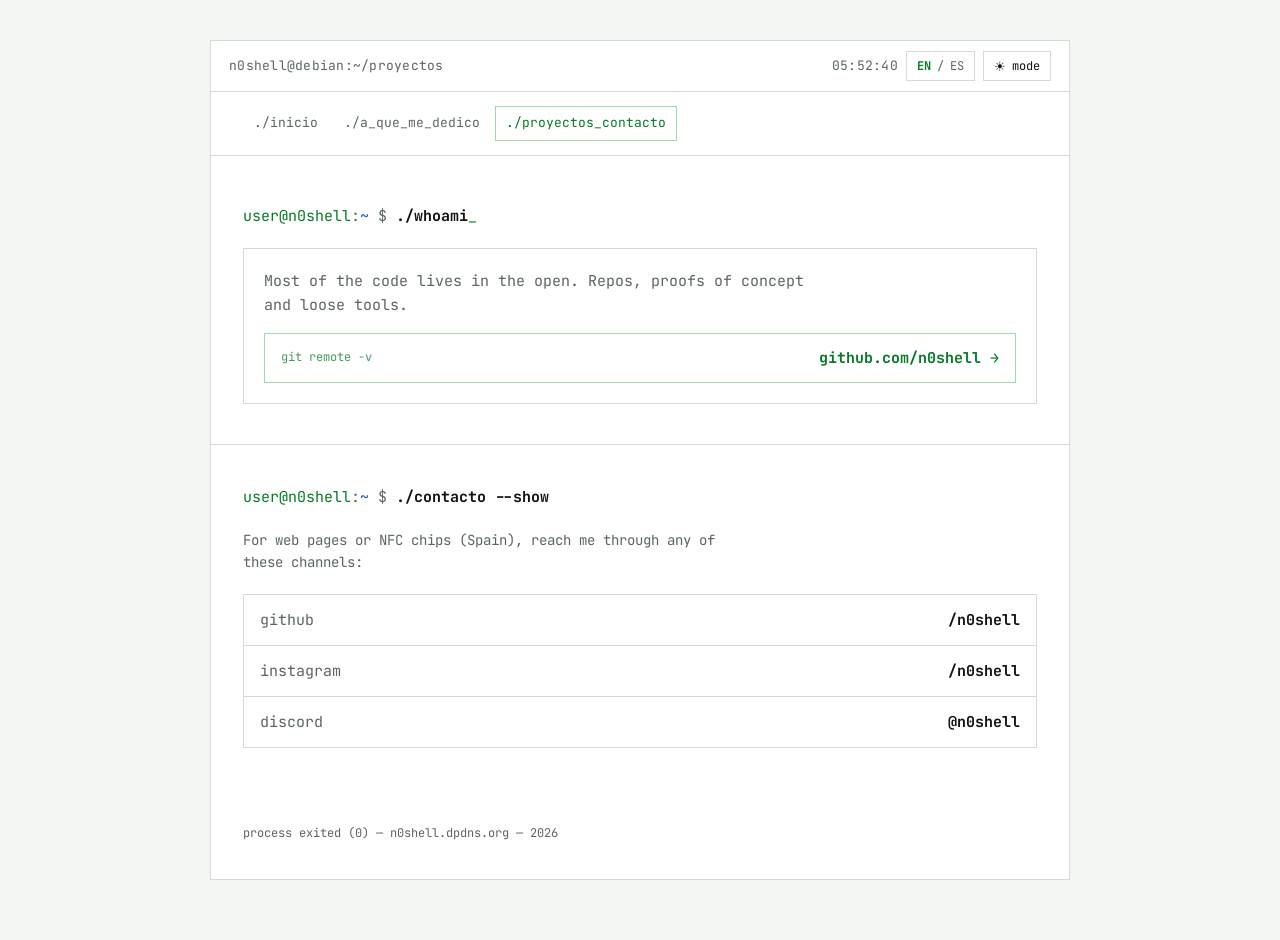
==== contacto.html @ c51a579c "Initial commit" ====
<!DOCTYPE html>
<html lang="es" data-theme="dark">
<head>
<meta charset="UTF-8">
<meta name="viewport" content="width=device-width, initial-scale=1.0, viewport-fit=cover">
<title>./n0shell — proyectos &amp; contacto</title>
<meta name="description" content="n0shell — proyectos en GitHub y canales de contacto.">
<meta name="color-scheme" content="dark light">
<link rel="icon" href="data:image/svg+xml,<svg xmlns=%22http://www.w3.org/2000/svg%22 viewBox=%220 0 100 100%22><text y=%22.9em%22 font-size=%2290%22 fill=%22%2300ff41%22>_</text></svg>">
<link rel="preconnect" href="https://fonts.googleapis.com">
<link rel="preconnect" href="https://fonts.gstatic.com" crossorigin>
<link href="https://fonts.googleapis.com/css2?family=JetBrains+Mono:wght@400;500;700;800&display=swap" rel="stylesheet">
<link rel="stylesheet" href="styles.css">
<script>
  (function () {
    try {
      var savedTheme = localStorage.getItem('n0shell-theme');
      if (!savedTheme) {
        savedTheme = window.matchMedia('(prefers-color-scheme: light)').matches ? 'light' : 'dark';
      }
      document.documentElement.setAttribute('data-theme', savedTheme);
    } catch (e) {}
  })();
</script>
</head>
<body>

<div class="crt-overlay" aria-hidden="true"></div>

<div class="term-window">

  <!-- ============ WINDOW CHROME ============ -->
  <header class="term-titlebar">
    <span class="term-titlebar__path">n0shell@debian:~/proyectos</span>

    <div class="term-titlebar__controls">
      <span class="term-titlebar__clock" id="clock">--:--:--</span>

      <button type="button" id="langToggle" class="ctrl-btn" aria-label="Switch language">
        <span data-lang-current>ES</span><span class="ctrl-sep">/</span><span data-lang-other class="dim">EN</span>
      </button>

      <button type="button" id="themeToggle" class="ctrl-btn" aria-label="Toggle light/dark mode">
        <span class="theme-icon theme-icon--dark" aria-hidden="true">☾</span>
        <span class="theme-icon theme-icon--light" aria-hidden="true">☀</span>
        <span class="ctrl-btn__label" data-i18n="theme.label">modo</span>
      </button>
    </div>
  </header>

  <!-- ============ NAVEGACIÓN DEL SITIO ============ -->
  <nav class="site-nav" aria-label="Navegación del sitio">
    <a href="index.html">./inicio</a>
    <a href="subweb1.html">./a_que_me_dedico</a>
    <a href="subweb2.html" aria-current="page">./proyectos_contacto</a>
  </nav>

  <!-- ============ PROYECTOS ============ -->
  <section class="term-body hero">
    <p class="prompt-line">
      <span class="prompt-user">user@n0shell</span><span class="prompt-sep">:</span><span class="prompt-path">~</span><span class="prompt-dollar">$</span>
      <span class="cmd" id="typedCmd"></span><span class="cursor" aria-hidden="true">_</span>
    </p>

    <div class="box">
      <p data-i18n="projects.text">La mayoría del código vive en abierto. Repos, pruebas de concepto y herramientas sueltas.</p>
      <a class="link-block" href="https://github.com/n0shell" target="_blank" rel="noopener noreferrer">
        <span class="link-block__label">git remote -v</span>
        <span class="link-block__value">github.com/n0shell &rarr;</span>
      </a>
    </div>
  </section>

  <!-- ============ CONTACTO ============ -->
  <section class="term-body" id="contact">
    <p class="prompt-line static">
      <span class="prompt-user">user@n0shell</span><span class="prompt-sep">:</span><span class="prompt-path">~</span><span class="prompt-dollar">$</span>
      <span class="cmd">./contacto --show</span>
    </p>

    <p class="contact-lead" data-i18n="contact.lead">Para páginas web o chips NFC (España), escríbeme por cualquiera de estos canales:</p>

    <ul class="link-list">
      <li><a href="https://github.com/n0shell" target="_blank" rel="noopener noreferrer"><span class="link-list__key">github</span><span class="link-list__val">/n0shell</span></a></li>
      <li><a href="https://instagram.com/n0shell" target="_blank" rel="noopener noreferrer"><span class="link-list__key">instagram</span><span class="link-list__val">/n0shell</span></a></li>
      <li><a href="https://discord.com/users/n0shell" target="_blank" rel="noopener noreferrer"><span class="link-list__key">discord</span><span class="link-list__val">@n0shell</span></a></li>
    </ul>
  </section>

  <footer class="term-body footer">
    <p class="dim"><span data-i18n="footer.exit">process exited (0)</span> — n0shell.dpdns.org — <span id="year"></span></p>
  </footer>

</div>

<script src="script.js"></script>
</body>
</html>
---- styles.css ----
/* ==========================================================
   ./n0shell — terminal minimal
   Tema oscuro (por defecto) + tema claro vía [data-theme="light"]
   ========================================================== */

:root {
  --mono: 'JetBrains Mono', 'Fira Code', 'Roboto Mono', 'Courier New', monospace;
}

[data-theme="dark"] {
  --bg: #0a0a0a;
  --panel: #101211;
  --line: #262b28;
  --text: #eaeff4;
  --dim: #6b7a72;
  --accent: #00ff41;
  --accent-dim: #0a8a2c;
  --accent-contrast: #000000;
  --danger: #ff6b6b;
  --link-path: #7fb3ff;
}

[data-theme="light"] {
  --bg: #f4f6f4;
  --panel: #ffffff;
  --line: #d3dbd4;
  --text: #101312;
  --dim: #5b6660;
  --accent: #067a25;
  --accent-dim: #9fd8ac;
  --accent-contrast: #ffffff;
  --danger: #c22a2a;
  --link-path: #1a5fb4;
}

* { box-sizing: border-box; }

html {
  -webkit-font-smoothing: antialiased;
  -webkit-text-size-adjust: 100%;
}

body {
  margin: 0;
  background: var(--bg);
  color: var(--text);
  font-family: var(--mono);
  font-size: 15px;
  line-height: 1.6;
  min-height: 100vh;
  transition: background 0.2s ease, color 0.2s ease;
}

::selection {
  background: var(--accent);
  color: var(--accent-contrast);
}

a {
  color: var(--text);
  text-decoration: none;
}

/* subtle CRT scanline overlay — pure css, no images */
.crt-overlay {
  pointer-events: none;
  position: fixed;
  inset: 0;
  z-index: 50;
  background: repeating-linear-gradient(
    to bottom,
    rgba(255, 255, 255, 0.018) 0px,
    rgba(255, 255, 255, 0.018) 1px,
    transparent 1px,
    transparent 3px
  );
  mix-blend-mode: overlay;
}

[data-theme="light"] .crt-overlay {
  display: none;
}

@media (prefers-reduced-motion: reduce) {
  * { animation: none !important; transition: none !important; }
}

/* ============ WINDOW ============ */

.term-window {
  max-width: 860px;
  margin: 40px auto;
  border: 1px solid var(--line);
  background: var(--panel);
}

@media (max-width: 640px) {
  .term-window { margin: 0; border-left: none; border-right: none; max-width: 100%; }
}

.term-titlebar {
  display: flex;
  justify-content: space-between;
  align-items: center;
  gap: 12px;
  padding: 10px 18px;
  border-bottom: 1px solid var(--line);
  color: var(--dim);
  font-size: 13px;
  letter-spacing: 0.02em;
  flex-wrap: wrap;
}

.term-titlebar__path {
  white-space: nowrap;
}

.term-titlebar__controls {
  display: flex;
  align-items: center;
  gap: 8px;
  flex-wrap: wrap;
}

.term-titlebar__clock {
  min-width: 66px;
  text-align: right;
}

.ctrl-btn {
  font-family: var(--mono);
  font-size: 12px;
  background: transparent;
  border: 1px solid var(--line);
  color: var(--text);
  padding: 6px 10px;
  cursor: pointer;
  display: inline-flex;
  align-items: center;
  gap: 6px;
  min-height: 30px;
  transition: border-color 0.15s ease, color 0.15s ease;
}

.ctrl-btn:hover,
.ctrl-btn:focus-visible {
  border-color: var(--accent);
  color: var(--accent);
}

.ctrl-sep {
  color: var(--dim);
}

[data-lang-current] { color: var(--accent); font-weight: 700; }

.theme-icon { display: none; font-size: 13px; line-height: 1; }
[data-theme="dark"] .theme-icon--dark { display: inline; }
[data-theme="light"] .theme-icon--light { display: inline; }

.ctrl-btn__label { text-transform: lowercase; }

.term-body {
  padding: 40px 32px;
  border-bottom: 1px solid var(--line);
}

.term-body:last-of-type,
.footer {
  border-bottom: none;
}

@media (max-width: 640px) {
  .term-body { padding: 32px 18px; }
  .term-titlebar { padding: 10px 14px; }
}

/* ============ NAVEGACIÓN DEL SITIO (páginas reales) ============ */

.site-nav {
  display: flex;
  gap: 4px;
  flex-wrap: wrap;
  padding: 14px 32px;
  border-bottom: 1px solid var(--line);
}

@media (max-width: 640px) {
  .site-nav { padding: 12px 18px; }
}

.site-nav a {
  font-size: 13px;
  color: var(--dim);
  padding: 6px 10px;
  border: 1px solid transparent;
  transition: color 0.15s ease, border-color 0.15s ease;
}

.site-nav a:hover,
.site-nav a:focus-visible {
  color: var(--accent);
}

.site-nav a[aria-current="page"] {
  color: var(--accent);
  border-color: var(--accent-dim);
}

/* ============ PROMPT LINES ============ */

.prompt-line {
  margin: 0 0 20px 0;
  word-break: break-word;
}

.prompt-user { color: var(--accent); }
.prompt-sep,
.prompt-dollar { color: var(--dim); }
.prompt-path { color: var(--link-path); }
.prompt-dollar::before { content: " "; }
.prompt-dollar::after { content: " "; }

.cmd { color: var(--text); font-weight: 700; }

.cursor {
  color: var(--accent);
  animation: blink 1s step-start infinite;
}

@keyframes blink {
  50% { opacity: 0; }
}

/* ============ HERO ============ */

.hero {
  padding-top: 48px;
}

.ascii-logo {
  color: var(--accent);
  font-size: 11px;
  line-height: 1.15;
  margin: 0 0 24px 0;
  overflow-x: auto;
}

@media (max-width: 420px) {
  .ascii-logo { font-size: 8.5px; }
}

.hero-output p {
  margin: 0 0 10px 0;
}

.hero-lead {
  color: var(--text);
  max-width: 60ch;
  font-size: 16px;
}

.hero-sub {
  color: var(--dim);
  max-width: 60ch;
  font-size: 14px;
}

.dim { color: var(--dim); }

.hero-tags {
  margin-top: 18px !important;
}

.tag {
  display: inline-block;
  color: var(--accent);
  border: 1px solid var(--accent-dim);
  padding: 2px 8px;
  font-size: 12px;
  margin-right: 8px;
  margin-bottom: 6px;
}

/* ============ BOX (sobre mí / proyectos) ============ */

.box {
  border: 1px solid var(--line);
  padding: 20px;
}

.box p {
  margin: 0 0 16px 0;
  color: var(--dim);
  max-width: 62ch;
}

.box p:last-child { margin-bottom: 0; }

.link-block {
  display: flex;
  justify-content: space-between;
  align-items: center;
  gap: 10px;
  flex-wrap: wrap;
  border: 1px solid var(--accent-dim);
  padding: 12px 16px;
  color: var(--accent);
  transition: background 0.15s ease, color 0.15s ease;
  min-height: 44px;
  margin-top: 16px;
}

.link-block:hover,
.link-block:focus-visible {
  background: var(--accent);
  color: var(--accent-contrast);
}

.link-block__label { color: inherit; opacity: 0.75; font-size: 12px; }
.link-block__value { color: inherit; font-weight: 700; }

/* ============ ENLACES A OTRAS PÁGINAS (index) ============ */

.page-links {
  border: 1px solid var(--line);
}

.page-link {
  display: flex;
  align-items: center;
  gap: 14px;
  padding: 16px;
  border-bottom: 1px solid var(--line);
  min-height: 44px;
  transition: background 0.15s ease, color 0.15s ease;
}

.page-link:last-child { border-bottom: none; }

.page-link:hover,
.page-link:focus-visible {
  background: var(--accent);
  color: var(--accent-contrast);
}

.page-link__id {
  color: var(--accent);
  font-size: 12px;
  flex-shrink: 0;
}

.page-link:hover .page-link__id,
.page-link:focus-visible .page-link__id {
  color: var(--accent-contrast);
}

.page-link__body {
  display: flex;
  flex-direction: column;
  gap: 3px;
  flex-grow: 1;
}

.page-link__title {
  font-weight: 700;
  font-size: 14px;
}

.page-link__desc {
  font-size: 12.5px;
  color: var(--dim);
}

.page-link:hover .page-link__desc,
.page-link:focus-visible .page-link__desc {
  color: var(--accent-contrast);
  opacity: 0.85;
}

.page-link__arrow {
  flex-shrink: 0;
  font-weight: 700;
}

@media (max-width: 480px) {
  .page-link { align-items: flex-start; }
}

/* ============ A QUÉ ME DEDICO (cards) ============ */

.dedico-grid {
  display: grid;
  grid-template-columns: 1fr 1fr;
  gap: 16px;
}

@media (max-width: 640px) {
  .dedico-grid { grid-template-columns: 1fr; }
}

.dedico-card {
  border: 1px solid var(--line);
  padding: 20px;
  display: flex;
  flex-direction: column;
}

.dedico-card__id {
  color: var(--accent);
  font-size: 12px;
  margin: 0 0 10px 0;
}

.dedico-card__title {
  margin: 0 0 10px 0;
  font-size: 16px;
  color: var(--text);
}

.dedico-card__desc {
  margin: 0 0 14px 0;
  color: var(--dim);
  font-size: 13.5px;
  flex-grow: 1;
}

.dedico-card__note {
  margin: 0 0 14px 0;
  font-size: 12.5px;
  color: var(--text);
}

.dedico-card__note--flag::before {
  content: "🇪🇸 ";
}

.dedico-card__cta {
  align-self: flex-start;
  color: var(--accent);
  border-bottom: 1px solid var(--accent-dim);
  padding-bottom: 2px;
  font-size: 13px;
  font-weight: 700;
  transition: color 0.15s ease, border-color 0.15s ease;
}

.dedico-card__cta:hover,
.dedico-card__cta:focus-visible {
  color: var(--text);
  border-color: var(--text);
}

/* ============ CONTACTO ============ */

.contact-lead {
  color: var(--dim);
  max-width: 60ch;
  margin: 0 0 20px 0;
  font-size: 14px;
}

.link-list {
  list-style: none;
  margin: 0;
  padding: 0;
  border: 1px solid var(--line);
}

.link-list li {
  border-bottom: 1px solid var(--line);
}

.link-list li:last-child { border-bottom: none; }

.link-list a {
  display: flex;
  justify-content: space-between;
  padding: 13px 16px;
  min-height: 44px;
  align-items: center;
  transition: background 0.15s ease, color 0.15s ease;
}

.link-list a:hover,
.link-list a:focus-visible {
  background: var(--accent);
  color: var(--accent-contrast);
}

.link-list__key {
  color: var(--dim);
}

.link-list a:hover .link-list__key,
.link-list a:focus-visible .link-list__key {
  color: var(--accent-contrast);
}

.link-list__val { font-weight: 700; }

/* ============ FOOTER ============ */

.footer {
  padding-top: 24px;
  padding-bottom: 24px;
  font-size: 12px;
}

/* ============ FOCUS STATE ============ */

a:focus-visible,
button:focus-visible {
  outline: 1px solid var(--accent);
  outline-offset: 2px;
}
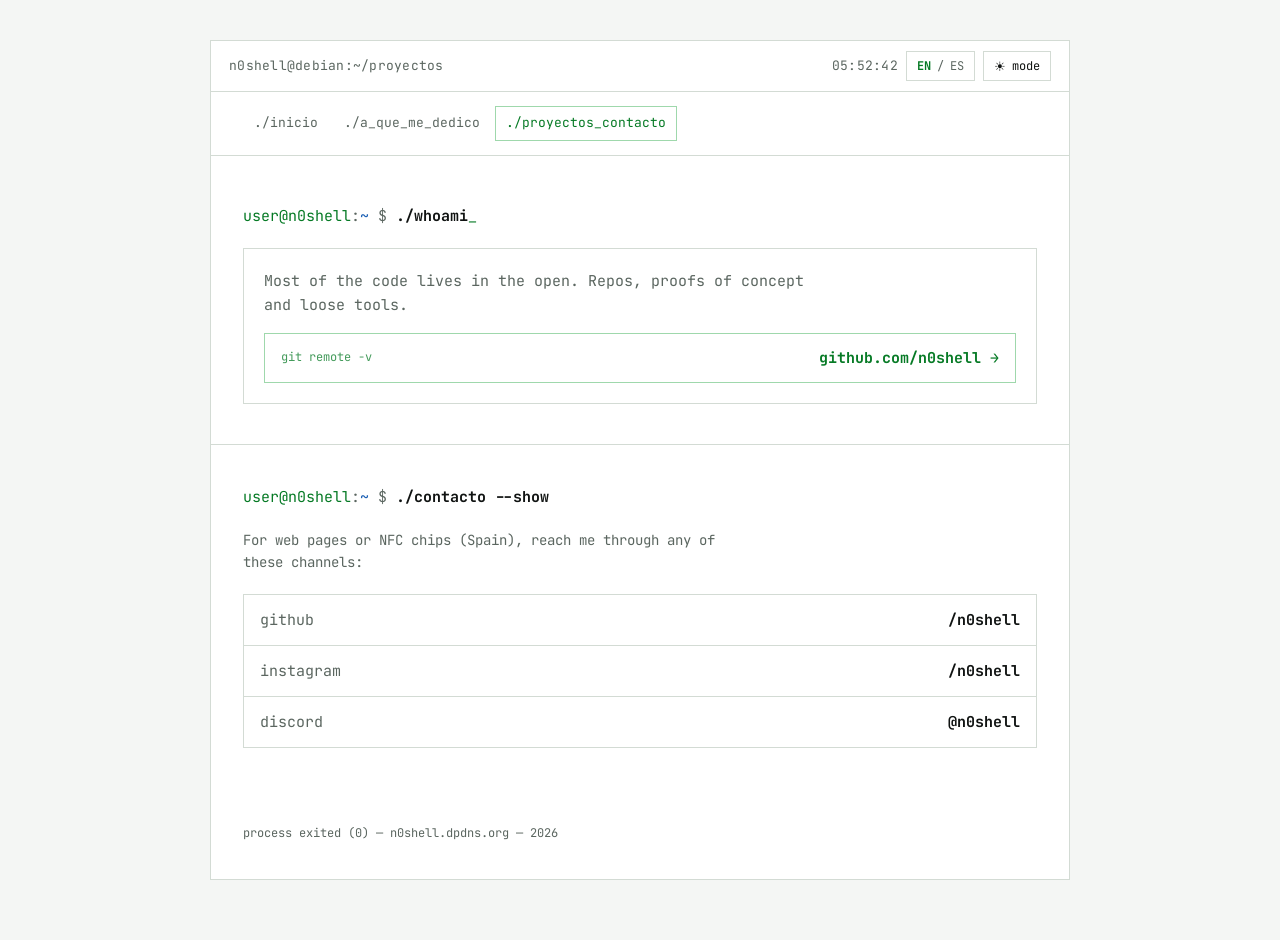
==== commit f93d23a9: "Update contacto.html" ====
--- a/contacto.html
+++ b/contacto.html
@@ -51,8 +51,8 @@
   <!-- ============ NAVEGACIÓN DEL SITIO ============ -->
   <nav class="site-nav" aria-label="Navegación del sitio">
     <a href="index.html">./inicio</a>
-    <a href="subweb1.html">./a_que_me_dedico</a>
-    <a href="subweb2.html" aria-current="page">./proyectos_contacto</a>
+    <a href="portfolio.html">./a_que_me_dedico</a>
+    <a href="contacto.html" aria-current="page">./proyectos_contacto</a>
   </nav>
 
   <!-- ============ PROYECTOS ============ -->
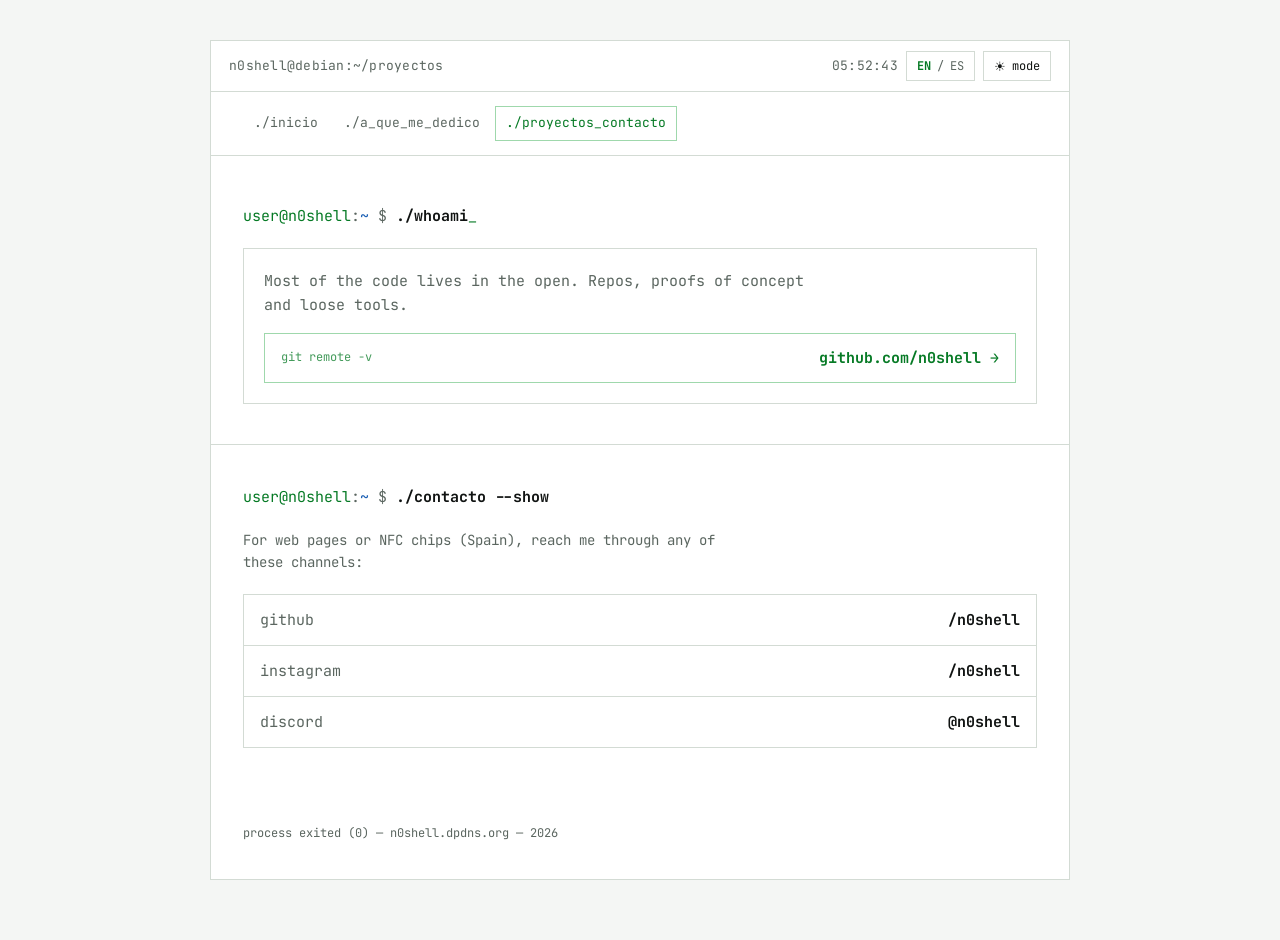
==== commit 262eb962: "Actualizar contacto.html" ====
--- a/contacto.html
+++ b/contacto.html
@@ -50,9 +50,9 @@
 
   <!-- ============ NAVEGACIÓN DEL SITIO ============ -->
   <nav class="site-nav" aria-label="Navegación del sitio">
-    <a href="index.html">./inicio</a>
-    <a href="portfolio.html">./a_que_me_dedico</a>
-    <a href="contacto.html" aria-current="page">./proyectos_contacto</a>
+    <a href="index.html" data-i18n="nav.home">./inicio</a>
+    <a href="servicios.html" data-i18n="nav.services">./a_que_me_dedico</a>
+    <a href="proyectos.html" aria-current="page" data-i18n="nav.projects">./proyectos_contacto</a>
   </nav>
 
   <!-- ============ PROYECTOS ============ -->
@@ -95,4 +95,4 @@
 
 <script src="script.js"></script>
 </body>
-</html>
+</html>
